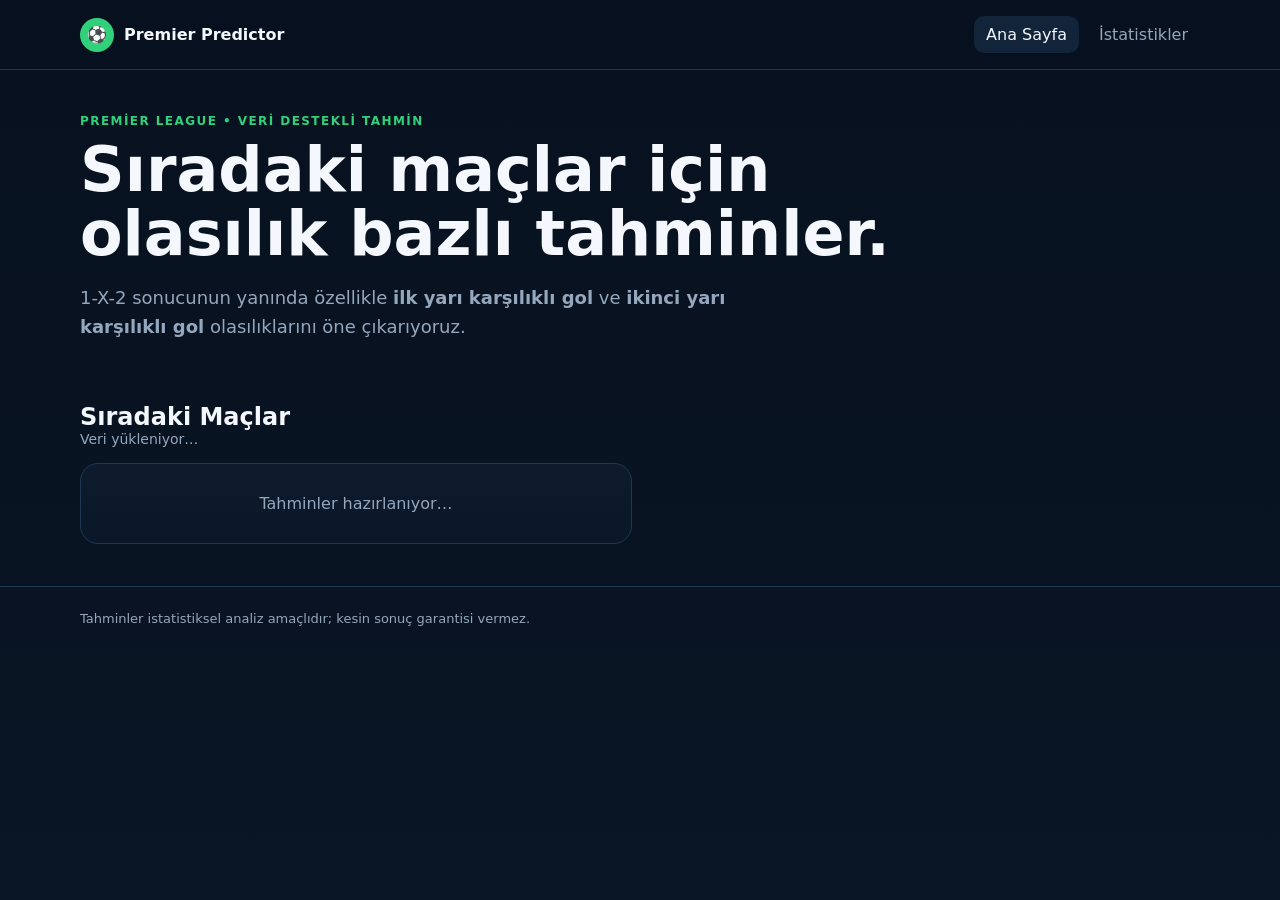
==== docs/index.html @ 2429ce18 "Add GitHub Pages home page" ====
<!doctype html><html lang="tr"><head><meta charset="utf-8"><meta name="viewport" content="width=device-width,initial-scale=1"><meta name="theme-color" content="#07111f"><title>Premier League Predictor</title><link rel="stylesheet" href="assets/style.css"></head><body><header class="topbar"><div class="container nav"><div class="brand"><div class="ball">⚽</div><span>Premier Predictor</span></div><nav class="navlinks"><a class="active" href="./">Ana Sayfa</a><a href="statistics.html">İstatistikler</a></nav></div></header><main><section class="hero"><div class="container"><div class="eyebrow">Premier League • Veri destekli tahmin</div><h1>Sıradaki maçlar için olasılık bazlı tahminler.</h1><p>1-X-2 sonucunun yanında özellikle <strong>ilk yarı karşılıklı gol</strong> ve <strong>ikinci yarı karşılıklı gol</strong> olasılıklarını öne çıkarıyoruz.</p><div id="mode-note"></div></div></section><section class="section"><div class="container"><div class="section-head"><div><h2>Sıradaki Maçlar</h2><p id="updated-at">Veri yükleniyor…</p></div></div><div id="matches" class="grid"><div class="card empty">Tahminler hazırlanıyor…</div></div></div></section></main><footer class="footer"><div class="container">Tahminler istatistiksel analiz amaçlıdır; kesin sonuç garantisi vermez.</div></footer><script src="assets/app.js"></script></body></html>
---- docs/assets/style.css ----
:root{--bg:#07111f;--panel:#0d1b2d;--panel2:#12243a;--text:#f4f7fb;--muted:#95a7bd;--line:#203754;--accent:#31d17c;--warn:#ffbf47;--danger:#ff6b6b;--blue:#58a6ff}*{box-sizing:border-box}body{margin:0;font-family:Inter,ui-sans-serif,system-ui,-apple-system,BlinkMacSystemFont,"Segoe UI",sans-serif;background:linear-gradient(180deg,#07111f 0%,#0a1525 100%);color:var(--text);min-height:100vh}.container{width:min(1120px,calc(100% - 32px));margin:0 auto}.topbar{position:sticky;top:0;z-index:10;background:rgba(7,17,31,.9);backdrop-filter:blur(14px);border-bottom:1px solid var(--line)}.nav{display:flex;align-items:center;justify-content:space-between;gap:16px;padding:16px 0}.brand{display:flex;align-items:center;gap:10px;font-weight:800}.ball{width:34px;height:34px;border-radius:50%;display:grid;place-items:center;background:var(--accent);color:#04120a}.navlinks{display:flex;gap:8px}.navlinks a{color:var(--muted);text-decoration:none;padding:9px 12px;border-radius:10px}.navlinks a.active,.navlinks a:hover{color:var(--text);background:var(--panel2)}.hero{padding:44px 0 24px}.eyebrow{color:var(--accent);font-weight:800;text-transform:uppercase;letter-spacing:.12em;font-size:12px}.hero h1{font-size:clamp(34px,6vw,62px);line-height:1.03;margin:10px 0 14px;max-width:820px}.hero p{color:var(--muted);font-size:18px;max-width:720px;line-height:1.6}.section{padding:20px 0 42px}.section-head{display:flex;align-items:end;justify-content:space-between;gap:16px;margin-bottom:16px}.section h2{margin:0;font-size:24px}.section-head p{margin:0;color:var(--muted);font-size:14px}.grid{display:grid;grid-template-columns:repeat(2,minmax(0,1fr));gap:16px}.card{background:linear-gradient(180deg,var(--panel) 0%,#0a1728 100%);border:1px solid var(--line);border-radius:18px;padding:20px}.match-top{display:flex;justify-content:space-between;gap:12px;align-items:start}.date{font-size:13px;color:var(--muted)}.badge{font-size:12px;padding:6px 9px;border-radius:999px;background:rgba(49,209,124,.12);color:var(--accent);font-weight:800}.teams{display:grid;grid-template-columns:1fr auto 1fr;align-items:center;gap:12px;margin:22px 0}.team{font-weight:800;font-size:18px}.team:last-child{text-align:right}.vs{color:var(--muted);font-size:12px;font-weight:800}.prob-row{display:grid;grid-template-columns:repeat(3,1fr);gap:8px;margin-bottom:14px}.prob{background:var(--panel2);border:1px solid var(--line);border-radius:12px;padding:11px;text-align:center}.prob strong{display:block;font-size:20px;margin-top:3px}.prob span{color:var(--muted);font-size:11px}.kg-grid{display:grid;grid-template-columns:1fr 1fr;gap:10px}.kg{border-radius:14px;padding:14px;border:1px solid var(--line);background:#0b192a}.kg .label{font-size:12px;color:var(--muted)}.kg .value{font-size:24px;font-weight:900;margin-top:3px}.kg.hot .value{color:var(--accent)}.kg.mid .value{color:var(--warn)}.confidence{margin-top:14px;display:flex;justify-content:space-between;align-items:center;color:var(--muted);font-size:12px}.meter{height:7px;background:#17273b;border-radius:999px;overflow:hidden;margin-top:7px}.meter>i{display:block;height:100%;background:var(--accent);border-radius:inherit}.stats-grid{display:grid;grid-template-columns:repeat(4,1fr);gap:12px}.stat{background:var(--panel);border:1px solid var(--line);border-radius:16px;padding:18px}.stat .n{font-size:30px;font-weight:900}.stat .k{font-size:12px;color:var(--muted);margin-top:5px}.table-wrap{overflow:auto;border:1px solid var(--line);border-radius:16px}table{width:100%;border-collapse:collapse;background:var(--panel);min-width:760px}th,td{text-align:left;padding:14px 16px;border-bottom:1px solid var(--line)}th{color:var(--muted);font-size:12px;text-transform:uppercase;letter-spacing:.05em}td{font-size:14px}.pill{display:inline-flex;padding:5px 8px;border-radius:999px;background:rgba(88,166,255,.12);color:var(--blue);font-weight:700;font-size:12px}.footer{border-top:1px solid var(--line);color:var(--muted);padding:24px 0 40px;font-size:13px}.empty{color:var(--muted);padding:30px;text-align:center}.demo{margin-top:14px;padding:11px 13px;border:1px solid rgba(255,191,71,.35);background:rgba(255,191,71,.08);border-radius:12px;color:#ffd783;font-size:13px}@media(max-width:760px){.grid{grid-template-columns:1fr}.stats-grid{grid-template-columns:repeat(2,1fr)}.nav{align-items:flex-start}.navlinks{flex-wrap:wrap;justify-content:flex-end}.hero{padding-top:28px}.teams{gap:8px}.team{font-size:16px}}
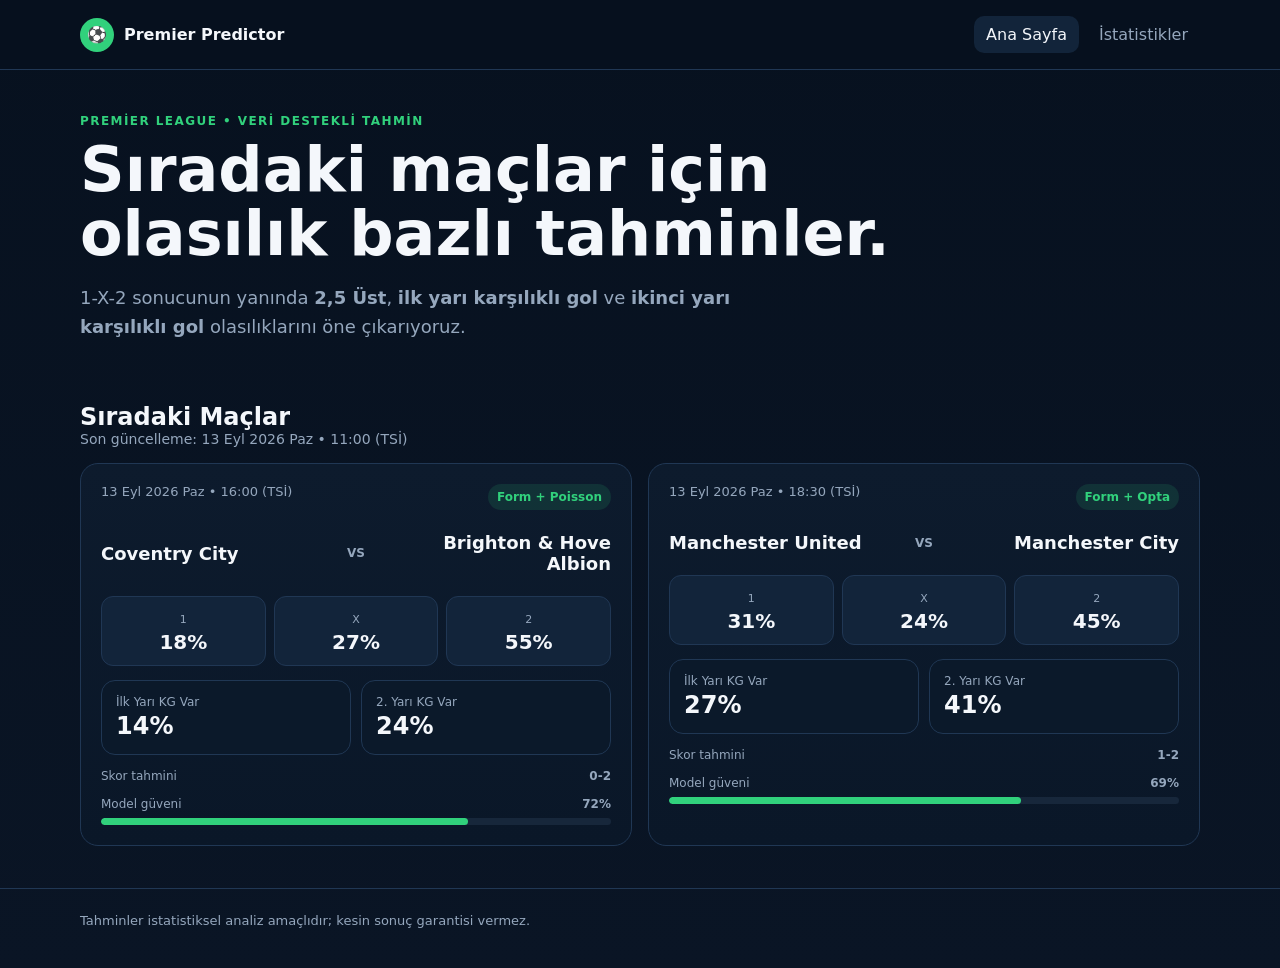
==== commit 359a24d7: "Highlight over 2.5 goal predictions and fix statistics route" ====
--- a/docs/index.html
+++ b/docs/index.html
@@ -1 +1 @@
-<!doctype html><html lang="tr"><head><meta charset="utf-8"><meta name="viewport" content="width=device-width,initial-scale=1"><meta name="theme-color" content="#07111f"><title>Premier League Predictor</title><link rel="stylesheet" href="assets/style.css"></head><body><header class="topbar"><div class="container nav"><div class="brand"><div class="ball">⚽</div><span>Premier Predictor</span></div><nav class="navlinks"><a class="active" href="./">Ana Sayfa</a><a href="statistics.html">İstatistikler</a></nav></div></header><main><section class="hero"><div class="container"><div class="eyebrow">Premier League • Veri destekli tahmin</div><h1>Sıradaki maçlar için olasılık bazlı tahminler.</h1><p>1-X-2 sonucunun yanında özellikle <strong>ilk yarı karşılıklı gol</strong> ve <strong>ikinci yarı karşılıklı gol</strong> olasılıklarını öne çıkarıyoruz.</p><div id="mode-note"></div></div></section><section class="section"><div class="container"><div class="section-head"><div><h2>Sıradaki Maçlar</h2><p id="updated-at">Veri yükleniyor…</p></div></div><div id="matches" class="grid"><div class="card empty">Tahminler hazırlanıyor…</div></div></div></section></main><footer class="footer"><div class="container">Tahminler istatistiksel analiz amaçlıdır; kesin sonuç garantisi vermez.</div></footer><script src="assets/app.js"></script></body></html>+<!doctype html><html lang="tr"><head><meta charset="utf-8"><meta name="viewport" content="width=device-width,initial-scale=1"><meta name="theme-color" content="#07111f"><title>Premier League Predictor</title><link rel="stylesheet" href="assets/style.css"></head><body><header class="topbar"><div class="container nav"><div class="brand"><div class="ball">⚽</div><span>Premier Predictor</span></div><nav class="navlinks"><a class="active" href="./">Ana Sayfa</a><a href="statistics/">İstatistikler</a></nav></div></header><main><section class="hero"><div class="container"><div class="eyebrow">Premier League • Veri destekli tahmin</div><h1>Sıradaki maçlar için olasılık bazlı tahminler.</h1><p>1-X-2 sonucunun yanında <strong>2,5 Üst</strong>, <strong>ilk yarı karşılıklı gol</strong> ve <strong>ikinci yarı karşılıklı gol</strong> olasılıklarını öne çıkarıyoruz.</p><div id="mode-note"></div></div></section><section class="section"><div class="container"><div class="section-head"><div><h2>Sıradaki Maçlar</h2><p id="updated-at">Veri yükleniyor…</p></div></div><div id="matches" class="grid"><div class="card empty">Tahminler hazırlanıyor…</div></div></div></section></main><footer class="footer"><div class="container">Tahminler istatistiksel analiz amaçlıdır; kesin sonuç garantisi vermez.</div></footer><script src="assets/app.js"></script></body></html>
